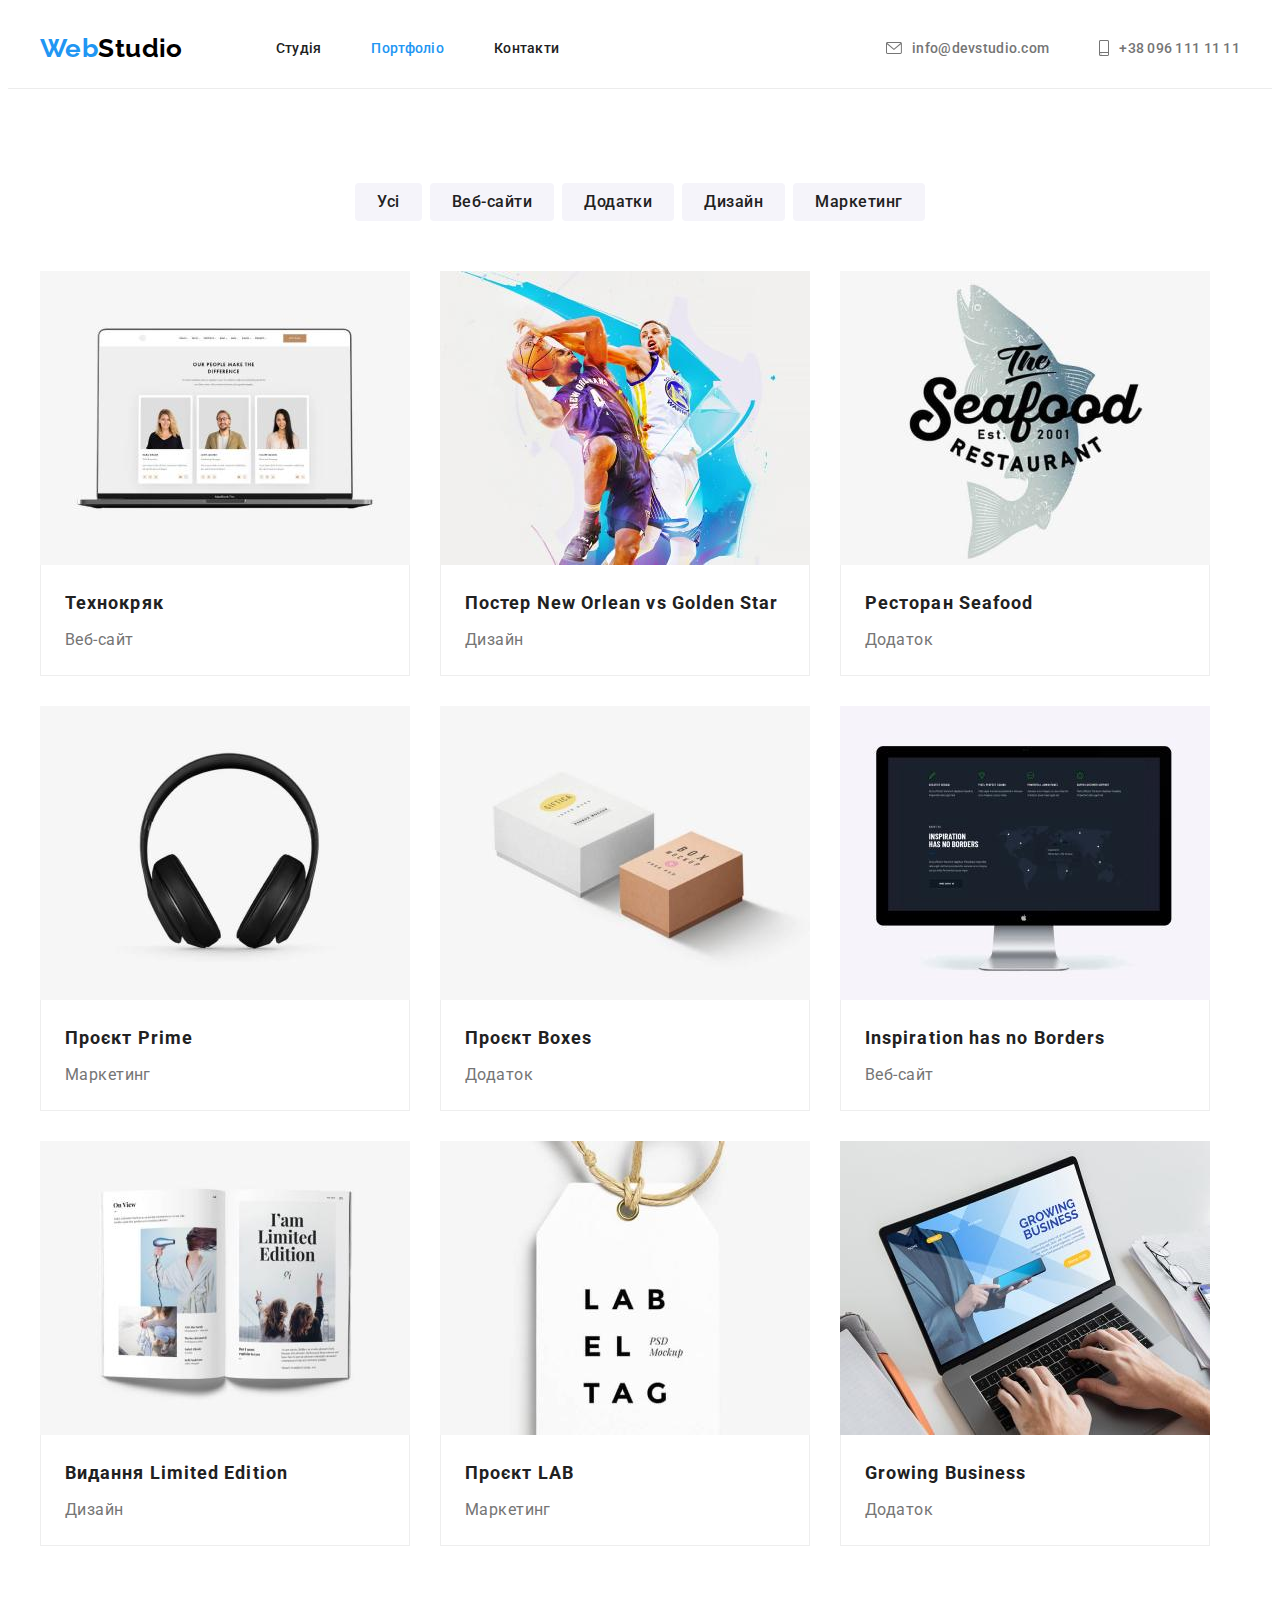
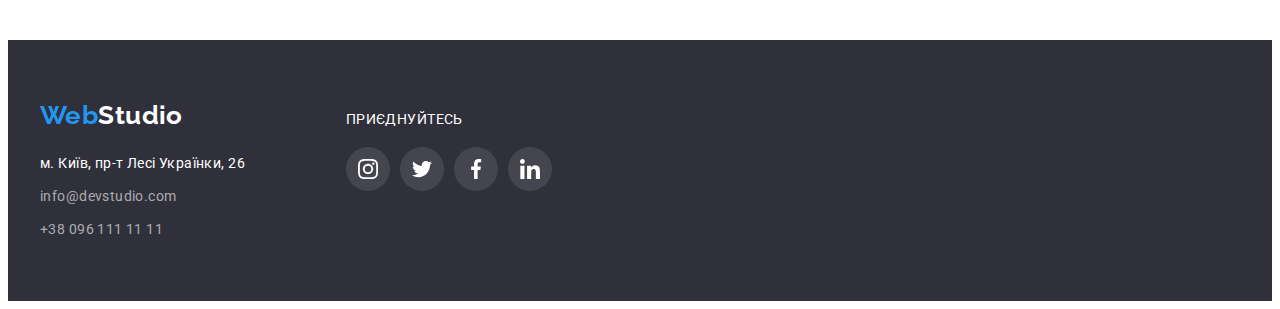
==== portfolio.html @ 1e11729a "Initial commit" ====
<!DOCTYPE html>
<html lang="uk">
  <head>
    <meta charset="UTF-8" />
    <meta http-equiv="X-UA-Compatible" content="IE=edge" />
    <meta name="viewport" content="width=device-width, initial-scale=1.0" />
    <title>Портфоліо</title>
    <link
      rel="stylesheet"
      href="https://cdnjs.cloudflare.com/ajax/libs/modern-normalize/1.1.0/modern-normalize.min.css"
      integrity="sha512-wpPYUAdjBVSE4KJnH1VR1HeZfpl1ub8YT/NKx4PuQ5NmX2tKuGu6U/JRp5y+Y8XG2tV+wKQpNHVUX03MfMFn9Q=="
      crossorigin="anonymous"
      referrerpolicy="no-referrer"
    />
    <link
      href="https://fonts.googleapis.com/css2?family=Raleway:wght@700&family=Roboto:wght@400;500;700;900&display=swap"
      rel="stylesheet"
    />
    <link rel="stylesheet" href="./css/style.css" />
  </head>
  <body>
    <header class="header">
      <div class="container wrapper">
        <nav class="wrapper">
          <a class="logo" href="./index.html"><span>Web</span>Studio</a>

          <ul class="links-nav list wrapper">
            <li class="item"><a class="link" href="./index.html">Студія</a></li>
            <li class="item"><a class="current link" href="./portfolio.html">Портфоліо</a></li>
            <li class="item"><a class="link" href="">Контакти</a></li>
          </ul>
        </nav>

        <ul class="header-contacts list wrapper">
          <li class="item">
            <a class="mail link" href="mailto:info@devstudio.com">
              <svg class="icon" width="16" height="12">
                <use href="./images/icons.svg#envelope"></use>
              </svg>
              info@devstudio.com</a
            >
          </li>
          <li class="item">
            <a class="tel link" href="tel:+3809611111">
              <svg class="icon" width="10" height="16">
                <use href="./images/icons.svg#smartphone"></use>
              </svg>
              +38 096 111 11 11</a
            >
          </li>
        </ul>
      </div>
    </header>

    <main>
      <section class="section">
        <h1 class="visually-hidden">Портфоліо</h1>
        <div class="container">
          <ul class="filters-btn">
            <li class="item"><button class="filter-btn" type="button">Усі</button></li>
            <li class="item"><button class="filter-btn" type="button">Веб-сайти</button></li>
            <li class="item"><button class="filter-btn" type="button">Додатки</button></li>
            <li class="item"><button class="filter-btn" type="button">Дизайн</button></li>
            <li class="item"><button class="filter-btn" type="button">Маркетинг</button></li>
          </ul>

          <ul class="projects">
            <li class="item">
              <a class="projects-link" href="">
                <img src="./images/portfolio-img1.jpg" alt="Веб-сайт Технокряк" width="370" />
                <div class="project-description">
                  <h2 class="project-title">Технокряк</h2>
                  <p class="project-example">Веб-сайт</p>
                </div>
              </a>
            </li>
            <li class="item">
              <a class="projects-link" href="">
                <img
                  src="./images/portfolio-img2.jpg"
                  alt="Веб-сайт New Orlean vs Golden Star"
                  width="370"
                />
                <div class="project-description">
                  <h2 class="project-title">Постер New Orlean vs Golden Star</h2>
                  <p class="project-example">Дизайн</p>
                </div>
              </a>
            </li>
            <li class="item">
              <a class="projects-link" href="">
                <img
                  src="./images/portfolio-img3.jpg"
                  alt="Веб-сайт Ресторан Seafood"
                  width="370"
                />
                <div class="project-description">
                  <h2 class="project-title">Ресторан Seafood</h2>
                  <p class="project-example">Додаток</p>
                </div>
              </a>
            </li>
            <li class="item">
              <a class="projects-link" href="">
                <img src="./images/portfolio-img4.jpg" alt="Веб-сайт Проєкт Prime" width="370" />
                <div class="project-description">
                  <h2 class="project-title">Проєкт Prime</h2>
                  <p class="project-example">Маркетинг</p>
                </div>
              </a>
            </li>
            <li class="item">
              <a class="projects-link" href="">
                <img src="./images/portfolio-img5.jpg" alt="Веб-сайт Проєкт Boxes" width="370" />
                <div class="project-description">
                  <h2 class="project-title">Проєкт Boxes</h2>
                  <p class="project-example">Додаток</p>
                </div>
              </a>
            </li>
            <li class="item">
              <a class="projects-link" href="">
                <img
                  src="./images/portfolio-img6.jpg"
                  alt="Веб-сайт Inspiration has no Borders"
                  width="370"
                />
                <div class="project-description">
                  <h2 class="project-title">Inspiration has no Borders</h2>
                  <p class="project-example">Веб-сайт</p>
                </div>
              </a>
            </li>
            <li class="item">
              <a class="projects-link" href="">
                <img
                  src="./images/portfolio-img7.jpg"
                  alt="Веб-сайт Видання Limited Edition"
                  width="370"
                />
                <div class="project-description">
                  <h2 class="project-title">Видання Limited Edition</h2>
                  <p class="project-example">Дизайн</p>
                </div>
              </a>
            </li>
            <li class="item">
              <a class="projects-link" href="">
                <img src="./images/portfolio-img8.jpg" alt="Веб-сайт Проєкт LAB" width="370" />
                <div class="project-description">
                  <h2 class="project-title">Проєкт LAB</h2>
                  <p class="project-example">Маркетинг</p>
                </div>
              </a>
            </li>
            <li class="item">
              <a class="projects-link" href="">
                <img
                  src="./images/portfolio-img9.jpg"
                  alt="Веб-сайт Growing Business"
                  width="370"
                />
                <div class="project-description">
                  <h2 class="project-title">Growing Business</h2>
                  <p class="project-example">Додаток</p>
                </div>
              </a>
            </li>
          </ul>
        </div>
      </section>
    </main>

    <footer class="footer">
      <div class="footer-container container">
        <div class="footer-content">
          <a class="logo" href="./index.html"><span>Web</span>Studio</a>
          <address class="address">
            <ul>
              <li class="actual-address">
                <a
                  href="https://goo.gl/maps/upMrQp9N94uHzKaN9"
                  target="_blank"
                  rel="noreferrer nofollow noopener"
                  >м. Київ, пр-т Лесі Українки, 26</a
                >
              </li>
              <li class="address-link">
                <a class="mail" href="mailto:info@devstudio.com">info@devstudio.com</a>
              </li>
              <li class="address-link">
                <a class="tel" href="tel:+380961111111">+38 096 111 11 11</a>
              </li>
            </ul>
          </address>
        </div>
        <div class="footer-social">
          <p class="footer-title">приєднуйтесь</p>
          <ul class="social-links">
            <li>
              <a class="social-links-item" href="">
                <svg class="icon" width="20" height="20">
                  <use href="./images/icons.svg#instagram"></use>
                </svg>
              </a>
            </li>
            <li>
              <a class="social-links-item" href="">
                <svg class="icon" width="20" height="20">
                  <use href="./images/icons.svg#twitter"></use>
                </svg>
              </a>
            </li>
            <li>
              <a class="social-links-item" href="">
                <svg class="icon" width="20" height="20">
                  <use href="./images/icons.svg#facebook"></use>
                </svg>
              </a>
            </li>
            <li>
              <a class="social-links-item" href="">
                <svg class="icon" width="20" height="20">
                  <use href="./images/icons.svg#linkedin"></use>
                </svg>
              </a>
            </li>
          </ul>
        </div>
      </div>
    </footer>
  </body>
</html>
---- css/style.css ----
/* @import 'node_modules/modern-normalize/modern-normalize.css'; */

/* font-family: 'Raleway', sans-serif; */
/* font-family: 'Roboto', sans-serif; */
:root {
  --main-text-color: #212121;
  --background-color: #ffffff;
  --additional-text-color: #757575;
  --btn-color: #2196f3;
  --btn-active-color: #188ce8;
  --container-color: #eeeeee;
  --logo-text-color: #000000;
  --section-background-color: #f5f4fa;
  --secondary-text-color: #ffffff;
  --footer-text-color: rgba(255, 255, 255, 0.6);
  --icon-bg-color: rgba(255, 255, 255, 0.1);
  --main-footer-background-color: #2f303a;
  --line-color: #ececec;
  --icon-color: #afb1b8;
  --secondary-font-family: 'Raleway', sans-serif;
}

.visually-hidden {
  position: absolute;
  width: 1px;
  height: 1px;
  margin: -1px;
  border: 0;
  padding: 0;

  white-space: nowrap;
  clip-path: inset(100%);
  clip: rect(0 0 0 0);
  overflow: hidden;
}

body {
  background-color: var(--background-color);
  font-family: 'Roboto', sans-serif;
  font-size: 14px;
  letter-spacing: 0.03em;
  color: var(--main-text-color);
}

ul,
a {
  text-decoration: none;
  list-style-type: none;
}

h1,
h2,
h3,
h4,
h5,
h6,
p,
ul {
  margin: 0;
  padding: 0;
}

img {
  display: block;
  max-width: 100%;
  height: auto;
}

address {
  /* or .footer-address */
  font-style: normal;
}

button {
  display: block;
  cursor: pointer;
  border: none;
  background-repeat: 4px;
}

.container {
  /* outline: 2px solid rgb(47, 89, 255); */

  width: 1200px;
  margin: 0 auto;
  padding: 0 15px;
}

.section {
  /* outline: 2px solid red; */
  padding-top: 94px;
  padding-bottom: 94px;
}

.list {
  padding-left: 0;
  margin: 0;
}

.wrapper {
  display: flex;
  align-items: center;
}

/* ---------- HEADER ----------- */
.header {
  border-bottom: 1px solid var(--line-color);
}
.header .link {
  display: block;
  padding-top: 32px;
  padding-bottom: 32px;
}
.header .item:not(:last-child) {
  margin-right: 50px;
}

.logo {
  margin-right: 93px;

  font-family: var(--secondary-font-family);
  font-weight: 700;
  font-size: 26px;
  line-height: 1.19;
  color: var(--logo-text-color);
}

.logo span {
  color: var(--btn-color);
}

.links-nav a,
.header-contacts a {
  font-weight: 500;
  line-height: calc(16 / 14);
  letter-spacing: 0.02em;
}

.links-nav a,
.projects a {
  color: var(--main-text-color);
}

a.current {
  color: var(--btn-color);
}

.header-contacts .mail,
.header-contacts .tel {
  display: flex;
  align-items: center;
}

.header-contacts .icon {
  margin-right: 10px;
}

.header-contacts a {
  color: var(--additional-text-color);
  fill: currentColor;
}

.links-nav a:hover,
.links-nav a:focus,
.header-contacts a:hover,
.header-contacts a:focus {
  color: var(--btn-color);
  fill: var(--btn-color);
}

.header-contacts {
  margin-left: auto;
}

/* ---------- HERO ----------- */
.hero {
  margin: 0 auto;
  background-color: rgba(47, 48, 58, 0.4);
  background-image: linear-gradient(to right, rgba(47, 48, 58, 0.4), rgba(47, 48, 58, 0.4)),
    url(../images/bg-img.jpg);
  background-repeat: no-repeat;
  background-position: center;
  max-width: 1600px;
  background-size: cover;
  height: 600px;
  padding: 200px 0;
}

.hero-title {
  width: 696px;
  margin: 0 auto;

  font-weight: 900;
  font-size: 44px;
  line-height: 1.36;
  text-align: center;
  letter-spacing: 0.06em;
  text-transform: uppercase;
  color: var(--secondary-text-color);
}

.btn {
  display: block;
  margin: 0 auto;
  margin-top: 30px;
  align-items: center;
  min-width: 216px;
  padding: 10px 32px;

  background-color: var(--btn-color);
  box-shadow: 0px 4px 4px rgba(0, 0, 0, 0.15);
  border-radius: 4px;
  border: 0;
  font-family: inherit;
  font-weight: 700;
  font-size: 16px;
  line-height: 1.88;
  letter-spacing: 0.06em;
  color: var(--secondary-text-color);
  cursor: pointer;
}

.btn:hover,
.btn:focus {
  background-color: var(--btn-active-color);
}

.title {
  margin-bottom: 50px;

  font-weight: 700;
  font-size: 36px;
  line-height: calc(42 / 36);
  text-align: center;
}

/* ---------- FEATURES ----------- */

.features {
  padding-bottom: 0;
}

.features .thums {
  display: flex;
  justify-content: center;
  padding: 25px 100px;
  background-color: var(--section-background-color);
  margin-bottom: 30px;
}

.features-list {
  display: flex;
  column-gap: 30px;
}

.features .item {
  max-width: 270px;
}
.feature-title {
  margin-bottom: 10px;

  font-weight: 700;
  font-size: 14px;
  line-height: calc(16 / 14);
  text-transform: uppercase;
}

/* .features .item:not(:last-child) {
  margin-right: 30px;
} */

.feature-text {
  line-height: calc(24 / 14);
  color: var(--additional-text-color);
}

/* ---------- what-we-do ----------- */
.what-we-do .list {
  display: flex;
  column-gap: 30px;
}

/* ---------- OUR-TEAM ----------- */

.our-team {
  background-color: var(--section-background-color);
}

.our-team .list {
  display: flex;
  column-gap: 30px;
}

.our-team .item {
  background-color: var(--background-color);

  box-shadow: 0px 1px 3px rgba(0, 0, 0, 0.12), 0px 1px 1px rgba(0, 0, 0, 0.14),
    0px 2px 1px rgba(0, 0, 0, 0.2);
  border-radius: 0px 0px 4px 4px;
}

.our-team-description {
  padding-top: 30px;
  padding-bottom: 30px;
  text-align: center;
}

.our-team-name {
  margin-bottom: 10px;

  font-size: 16px;
  line-height: calc(19 / 16);
  font-weight: 500;
}

.our-team-job {
  margin-bottom: 16px;
  font-size: 16px;
  line-height: calc(19 / 16);
  color: var(--additional-text-color);
}

.social-links {
  display: flex;
  align-items: center;
  justify-content: center;
  gap: 10px;
}

.social-links-item {
  display: inline-flex;
  align-items: center;
  justify-content: center;
  width: 44px;
  height: 44px;
  border-radius: 50%;
  fill: var(--icon-color);
}

.social-links-item:hover,
.social-links-item:focus {
  background-color: var(--btn-color);
  fill: var(--secondary-text-color);
}

/* ---------- CLIENTS ----------- */

.clients-list {
  display: flex;
  gap: 30px;
}

.clients-link {
  display: flex;
  align-items: center;
  justify-content: center;
  width: 170px;
  height: 92px;
  border: 1px solid var(--icon-color);
  border-radius: 4px;
  fill: var(--icon-color);
}

.clients-link {
  display: flex;
  align-items: center;
  justify-content: center;
}

.clients-link:hover,
.clients-link:focus {
  border-color: var(--btn-color);
  fill: var(--btn-color);
}

/* ---------- FILTERS ---------- */

.filters-btn {
  display: flex;
  align-items: center;
  justify-content: center;
  margin-bottom: 50px;
}

.filter-btn {
  display: block;
  padding: 6px 22px;
  /* min-width: 130px; */

  font-family: inherit;
  font-weight: 500;
  font-size: 16px;
  line-height: calc(26 / 16);
  letter-spacing: 0.03em;
  color: var(--main-text-color);
  border: none;
  background-color: var(--section-background-color);
  border-radius: 4px;
  cursor: pointer;
}

.filters-btn .item:not(:last-child) {
  margin-right: 8px;
}

.filter-btn:hover,
.filter-btn:focus {
  background-color: var(--btn-color);
  color: var(--secondary-text-color);
  box-shadow: 0px 3px 1px rgba(0, 0, 0, 0.1), 0px 1px 2px rgba(0, 0, 0, 0.08),
    0px 2px 2px rgba(0, 0, 0, 0.12);
}

/* ---------- PROJECTS ---------- */

.projects {
  display: flex;
  flex-wrap: wrap;
  gap: 30px;
}

.projects .projects-link:hover,
.projects .projects-link:focus {
  display: block;
  box-shadow: 0px 1px 1px rgba(0, 0, 0, 0.12), 0px 4px 4px rgba(0, 0, 0, 0.06),
    1px 4px 6px rgba(0, 0, 0, 0.16);
}

.project-description {
  padding: 20px 24px;
  border: 1px solid var(--container-color);
  border-top: 0;
}

.project-title {
  display: block;
  margin-bottom: 4px;

  font-weight: 700;
  font-size: 18px;
  line-height: calc(36 / 18);
  letter-spacing: 0.06em;
}

.project-example {
  font-size: 16px;
  line-height: calc(30 / 16);
  color: var(--additional-text-color);
}

/* ---------- FOOTER ---------- */

.footer {
  padding: 60px 0;
  background-color: var(--main-footer-background-color);
}

.footer-container {
  display: flex;
  align-items: baseline;
}

.footer-content {
  margin-right: 70px;
}

.footer-content a {
  color: var(--secondary-text-color);
}

.address {
  margin-top: 20px;
  font-style: normal;
  line-height: calc(24 / 14);
}

.address-link {
  margin-top: 9px;
}
.address-link a {
  color: var(--footer-text-color);
}

.address :hover,
.address :focus {
  color: var(--btn-color);
}

.footer-title {
  line-height: calc(16 / 14);
  text-transform: uppercase;
  color: var(--secondary-text-color);
  margin-bottom: 20px;
}

.footer-social .social-links-item {
  fill: var(--secondary-text-color);
  background-color: var(--icon-bg-color);
}

.footer-social .social-links-item:hover,
.footer-social .social-links-item:focus {
  background-color: var(--btn-color);
}
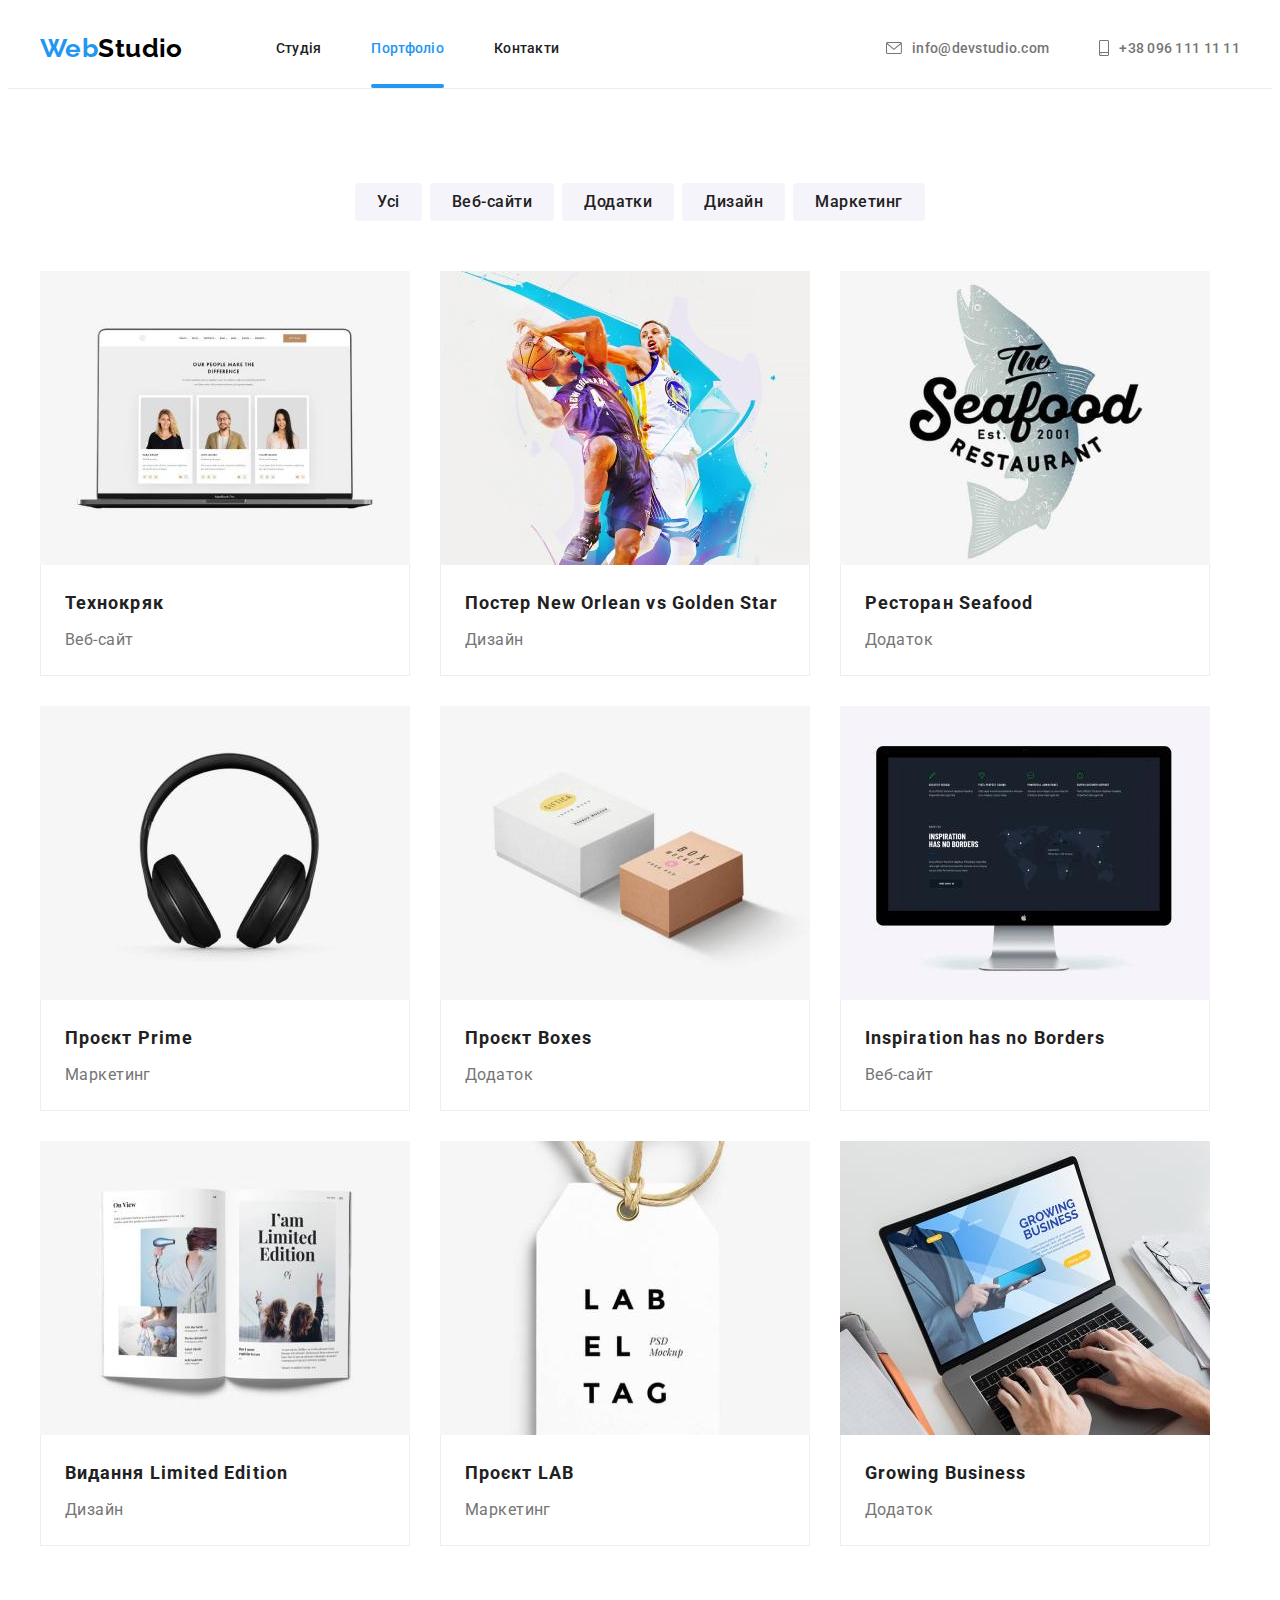
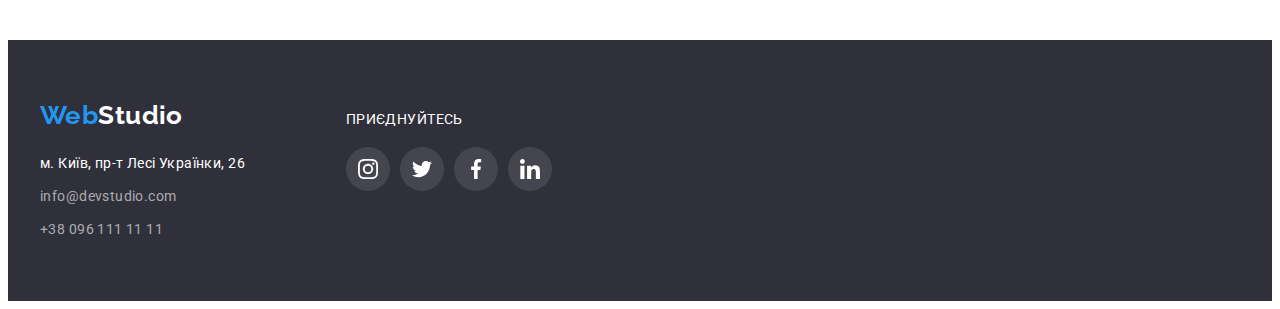
==== commit 6ed922e9: "finished HW5" ====
--- a/portfolio.html
+++ b/portfolio.html
@@ -65,101 +65,164 @@
           </ul>
 
           <ul class="projects">
-            <li class="item">
-              <a class="projects-link" href="">
-                <img src="./images/portfolio-img1.jpg" alt="Веб-сайт Технокряк" width="370" />
+            <li class="item box">
+              <a class="projects-link" href="">
+                <div class="project-img-box">
+                  <img src="./images/portfolio-img1.jpg" alt="Веб-сайт Технокряк" width="370" />
+                  <p class="overlay">
+                    Ресурс пропонує комплексні пропозиції з різним рівнем функціоналу та сервісів.
+                    Все це дозволить відвідувачу отримати вичерпні відомості про компанію чи
+                    приватну особу.
+                  </p>
+                </div>
                 <div class="project-description">
                   <h2 class="project-title">Технокряк</h2>
                   <p class="project-example">Веб-сайт</p>
                 </div>
               </a>
             </li>
-            <li class="item">
-              <a class="projects-link" href="">
-                <img
-                  src="./images/portfolio-img2.jpg"
-                  alt="Веб-сайт New Orlean vs Golden Star"
-                  width="370"
-                />
+            <li class="item box">
+              <a class="projects-link" href="">
+                <div class="project-img-box">
+                  <img
+                    src="./images/portfolio-img2.jpg"
+                    alt="Веб-сайт New Orlean vs Golden Star"
+                    width="370"
+                  />
+                  <p class="overlay">
+                    Ресурс пропонує комплексні пропозиції з різним рівнем функціоналу та сервісів.
+                    Все це дозволить відвідувачу отримати вичерпні відомості про компанію чи
+                    приватну особу.
+                  </p>
+                </div>
                 <div class="project-description">
                   <h2 class="project-title">Постер New Orlean vs Golden Star</h2>
                   <p class="project-example">Дизайн</p>
                 </div>
               </a>
             </li>
-            <li class="item">
-              <a class="projects-link" href="">
-                <img
-                  src="./images/portfolio-img3.jpg"
-                  alt="Веб-сайт Ресторан Seafood"
-                  width="370"
-                />
+            <li class="item box">
+              <a class="projects-link" href="">
+                <div class="project-img-box">
+                  <img
+                    src="./images/portfolio-img3.jpg"
+                    alt="Веб-сайт Ресторан Seafood"
+                    width="370"
+                  />
+                  <p class="overlay">
+                    Ресурс пропонує комплексні пропозиції з різним рівнем функціоналу та сервісів.
+                    Все це дозволить відвідувачу отримати вичерпні відомості про компанію чи
+                    приватну особу.
+                  </p>
+                </div>
                 <div class="project-description">
                   <h2 class="project-title">Ресторан Seafood</h2>
                   <p class="project-example">Додаток</p>
                 </div>
               </a>
             </li>
-            <li class="item">
-              <a class="projects-link" href="">
-                <img src="./images/portfolio-img4.jpg" alt="Веб-сайт Проєкт Prime" width="370" />
+            <li class="item box">
+              <a class="projects-link" href="">
+                <div class="project-img-box">
+                  <img src="./images/portfolio-img4.jpg" alt="Веб-сайт Проєкт Prime" width="370" />
+                  <p class="overlay">
+                    Ресурс пропонує комплексні пропозиції з різним рівнем функціоналу та сервісів.
+                    Все це дозволить відвідувачу отримати вичерпні відомості про компанію чи
+                    приватну особу.
+                  </p>
+                </div>
                 <div class="project-description">
                   <h2 class="project-title">Проєкт Prime</h2>
                   <p class="project-example">Маркетинг</p>
                 </div>
               </a>
             </li>
-            <li class="item">
-              <a class="projects-link" href="">
-                <img src="./images/portfolio-img5.jpg" alt="Веб-сайт Проєкт Boxes" width="370" />
+            <li class="item box">
+              <a class="projects-link" href="">
+                <div class="project-img-box">
+                  <img src="./images/portfolio-img5.jpg" alt="Веб-сайт Проєкт Boxes" width="370" />
+                  <p class="overlay">
+                    Ресурс пропонує комплексні пропозиції з різним рівнем функціоналу та сервісів.
+                    Все це дозволить відвідувачу отримати вичерпні відомості про компанію чи
+                    приватну особу.
+                  </p>
+                </div>
                 <div class="project-description">
                   <h2 class="project-title">Проєкт Boxes</h2>
                   <p class="project-example">Додаток</p>
                 </div>
               </a>
             </li>
-            <li class="item">
-              <a class="projects-link" href="">
-                <img
-                  src="./images/portfolio-img6.jpg"
-                  alt="Веб-сайт Inspiration has no Borders"
-                  width="370"
-                />
+            <li class="item box">
+              <a class="projects-link" href="">
+                <div class="project-img-box">
+                  <img
+                    src="./images/portfolio-img6.jpg"
+                    alt="Веб-сайт Inspiration has no Borders"
+                    width="370"
+                  />
+                  <p class="overlay">
+                    Ресурс пропонує комплексні пропозиції з різним рівнем функціоналу та сервісів.
+                    Все це дозволить відвідувачу отримати вичерпні відомості про компанію чи
+                    приватну особу.
+                  </p>
+                </div>
                 <div class="project-description">
                   <h2 class="project-title">Inspiration has no Borders</h2>
                   <p class="project-example">Веб-сайт</p>
                 </div>
               </a>
             </li>
-            <li class="item">
-              <a class="projects-link" href="">
-                <img
-                  src="./images/portfolio-img7.jpg"
-                  alt="Веб-сайт Видання Limited Edition"
-                  width="370"
-                />
+            <li class="item box">
+              <a class="projects-link" href="">
+                <div class="project-img-box">
+                  <img
+                    src="./images/portfolio-img7.jpg"
+                    alt="Веб-сайт Видання Limited Edition"
+                    width="370"
+                  />
+                  <p class="overlay">
+                    Ресурс пропонує комплексні пропозиції з різним рівнем функціоналу та сервісів.
+                    Все це дозволить відвідувачу отримати вичерпні відомості про компанію чи
+                    приватну особу.
+                  </p>
+                </div>
                 <div class="project-description">
                   <h2 class="project-title">Видання Limited Edition</h2>
                   <p class="project-example">Дизайн</p>
                 </div>
               </a>
             </li>
-            <li class="item">
-              <a class="projects-link" href="">
-                <img src="./images/portfolio-img8.jpg" alt="Веб-сайт Проєкт LAB" width="370" />
+            <li class="item box">
+              <a class="projects-link" href="">
+                <div class="project-img-box">
+                  <img src="./images/portfolio-img8.jpg" alt="Веб-сайт Проєкт LAB" width="370" />
+                  <p class="overlay">
+                    Ресурс пропонує комплексні пропозиції з різним рівнем функціоналу та сервісів.
+                    Все це дозволить відвідувачу отримати вичерпні відомості про компанію чи
+                    приватну особу.
+                  </p>
+                </div>
                 <div class="project-description">
                   <h2 class="project-title">Проєкт LAB</h2>
                   <p class="project-example">Маркетинг</p>
                 </div>
               </a>
             </li>
-            <li class="item">
-              <a class="projects-link" href="">
-                <img
-                  src="./images/portfolio-img9.jpg"
-                  alt="Веб-сайт Growing Business"
-                  width="370"
-                />
+            <li class="item box">
+              <a class="projects-link" href="">
+                <div class="project-img-box">
+                  <img
+                    src="./images/portfolio-img9.jpg"
+                    alt="Веб-сайт Growing Business"
+                    width="370"
+                  />
+                  <p class="overlay">
+                    Ресурс пропонує комплексні пропозиції з різним рівнем функціоналу та сервісів.
+                    Все це дозволить відвідувачу отримати вичерпні відомості про компанію чи
+                    приватну особу.
+                  </p>
+                </div>
                 <div class="project-description">
                   <h2 class="project-title">Growing Business</h2>
                   <p class="project-example">Додаток</p>
--- a/css/style.css
+++ b/css/style.css
@@ -8,12 +8,15 @@
   --additional-text-color: #757575;
   --btn-color: #2196f3;
   --btn-active-color: #188ce8;
+  --bg-overlay-color: rgba(33, 150, 243, 0.9);
   --container-color: #eeeeee;
   --logo-text-color: #000000;
   --section-background-color: #f5f4fa;
   --secondary-text-color: #ffffff;
   --footer-text-color: rgba(255, 255, 255, 0.6);
   --icon-bg-color: rgba(255, 255, 255, 0.1);
+  --modal-bg-color: rgba(0, 0, 0, 0.2);
+  --capture-bg-color: rgba(47, 48, 58, 0.8);
   --main-footer-background-color: #2f303a;
   --line-color: #ececec;
   --icon-color: #afb1b8;
@@ -75,7 +78,7 @@
   display: block;
   cursor: pointer;
   border: none;
-  background-repeat: 4px;
+  border-radius: 4px;
 }
 
 .container {
@@ -88,6 +91,7 @@
 
 .section {
   /* outline: 2px solid red; */
+
   padding-top: 94px;
   padding-bottom: 94px;
 }
@@ -139,10 +143,26 @@
 .links-nav a,
 .projects a {
   color: var(--main-text-color);
+  transition: color 250ms cubic-bezier(0.4, 0, 0.2, 1);
 }
 
 a.current {
+  position: relative;
+
   color: var(--btn-color);
+}
+
+a.current::after {
+  content: '';
+  position: absolute;
+  top: 100%;
+  left: 0;
+  width: 100%;
+  height: 4px;
+  transform: translate(0, -4px);
+
+  background-color: var(--btn-color);
+  border-radius: 2px;
 }
 
 .header-contacts .mail,
@@ -157,6 +177,7 @@
 
 .header-contacts a {
   color: var(--additional-text-color);
+  transition: color 250ms cubic-bezier(0.4, 0, 0.2, 1), fill 250ms cubic-bezier(0.4, 0, 0.2, 1);
   fill: currentColor;
 }
 
@@ -208,6 +229,7 @@
   padding: 10px 32px;
 
   background-color: var(--btn-color);
+  transition: background-color 250ms cubic-bezier(0.4, 0, 0.2, 1);
   box-shadow: 0px 4px 4px rgba(0, 0, 0, 0.15);
   border-radius: 4px;
   border: 0;
@@ -265,16 +287,32 @@
   text-transform: uppercase;
 }
 
-/* .features .item:not(:last-child) {
-  margin-right: 30px;
-} */
-
 .feature-text {
   line-height: calc(24 / 14);
   color: var(--additional-text-color);
 }
 
 /* ---------- what-we-do ----------- */
+
+.what-we-do-items {
+  position: relative;
+}
+
+.caption {
+  position: absolute;
+  width: 100%;
+  height: 70px;
+  bottom: 0;
+  background-color: var(--capture-bg-color);
+
+  padding: 27px;
+  font-weight: 700;
+  text-align: center;
+  text-transform: uppercase;
+
+  color: #ffffff;
+}
+
 .what-we-do .list {
   display: flex;
   column-gap: 30px;
@@ -335,6 +373,8 @@
   height: 44px;
   border-radius: 50%;
   fill: var(--icon-color);
+  transition: background-color 250ms cubic-bezier(0.4, 0, 0.2, 1),
+    fill 250ms cubic-bezier(0.4, 0, 0.2, 1);
 }
 
 .social-links-item:hover,
@@ -365,6 +405,8 @@
   display: flex;
   align-items: center;
   justify-content: center;
+  transition: border-color 250ms cubic-bezier(0.4, 0, 0.2, 1),
+    fill 250ms cubic-bezier(0.4, 0, 0.2, 1);
 }
 
 .clients-link:hover,
@@ -393,8 +435,11 @@
   line-height: calc(26 / 16);
   letter-spacing: 0.03em;
   color: var(--main-text-color);
+  transition: color 250ms cubic-bezier(0.4, 0, 0.2, 1),
+    background-color 250ms cubic-bezier(0.4, 0, 0.2, 1),
+    box-shadow 250ms cubic-bezier(0.4, 0, 0.2, 1);
+  background-color: var(--section-background-color);
   border: none;
-  background-color: var(--section-background-color);
   border-radius: 4px;
   cursor: pointer;
 }
@@ -417,6 +462,7 @@
   display: flex;
   flex-wrap: wrap;
   gap: 30px;
+  transition: box-shadow 250ms cubic-bezier(0.4, 0, 0.2, 1);
 }
 
 .projects .projects-link:hover,
@@ -426,6 +472,32 @@
     1px 4px 6px rgba(0, 0, 0, 0.16);
 }
 
+.project-img-box {
+  position: relative;
+  overflow: hidden;
+}
+
+.overlay {
+  position: absolute;
+  top: 0;
+  left: 0;
+  width: 100%;
+  height: 100%;
+  padding: 63px 24px;
+
+  background-color: var(--bg-overlay-color);
+  transform: translateY(100%);
+  transition: transform 250ms ease;
+
+  font-size: 18px;
+  line-height: calc(28 / 18);
+  color: var(--secondary-text-color);
+}
+
+.box:hover .overlay {
+  transform: translateX(0);
+}
+
 .project-description {
   padding: 20px 24px;
   border: 1px solid var(--container-color);
@@ -466,6 +538,7 @@
 
 .footer-content a {
   color: var(--secondary-text-color);
+  transition: color 250ms cubic-bezier(0.4, 0, 0.2, 1);
 }
 
 .address {
@@ -502,3 +575,52 @@
 .footer-social .social-links-item:focus {
   background-color: var(--btn-color);
 }
+
+/* ---------- MODAL ---------- */
+
+.backdrop {
+  position: fixed;
+  z-index: 1;
+  top: 0;
+  left: 0;
+  width: 100%;
+  height: 100%;
+  background: var(--modal-bg-color);
+  transition: opacity 500ms cubic-bezier(0.4, 0, 0.2, 1);
+}
+
+.backdrop.is-hidden {
+  opacity: 0;
+
+  pointer-events: none;
+}
+
+.modal {
+  position: absolute;
+  top: 50%;
+  left: 50%;
+  transform: translate(-50%, -50%);
+
+  width: 528px;
+  height: 581px;
+
+  background: var(--background-color);
+  box-shadow: 0px 1px 3px rgba(0, 0, 0, 0.12), 0px 1px 1px rgba(0, 0, 0, 0.14),
+    0px 2px 1px rgba(0, 0, 0, 0.2);
+  border-radius: 4px;
+}
+
+.btn-close {
+  position: absolute;
+  top: 8px;
+  right: 8px;
+  width: 30px;
+  height: 30px;
+
+  background-image: url(../images/close.svg);
+  background-color: inherit;
+}
+
+.btn-close:hover,
+.btn-close:focus {
+}
